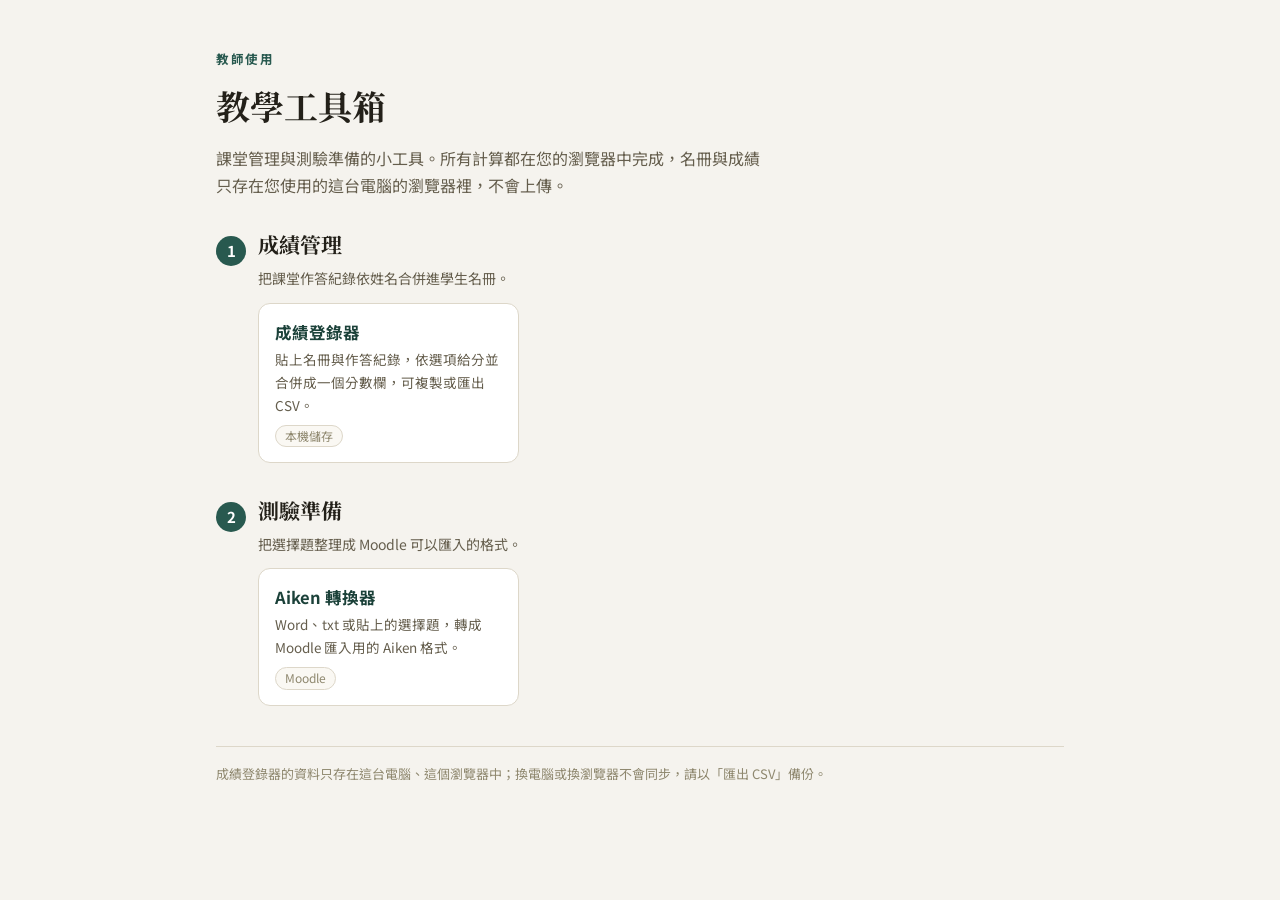
==== index.html @ 7705758d "Add 教學工具箱: 成績登錄器 and Aiken 轉換器 Co-Authored-By: Claude Opus 5.5 <noreply@anthropic.com> Claude-Sessio" ====
<!doctype html>
<html lang="zh-Hant">
<head>
<meta charset="utf-8">
<meta name="viewport" content="width=device-width,initial-scale=1">
<title>教學工具箱</title>
<link rel="preconnect" href="https://fonts.googleapis.com">
<link rel="stylesheet" href="https://fonts.googleapis.com/css2?family=Noto+Serif+TC:wght@600;700&family=Noto+Sans+TC:wght@400;500;700&display=swap">
<style>
  :root{
    --bg:#f5f3ee; --surface:#ffffff; --surface-2:#faf8f3; --border:#ddd7c9;
    --ink:#232019; --ink-soft:#655e4d; --ink-faint:#8f886f;
    --accent:#28594f; --accent-strong:#1b4139; --accent-soft:#e1ece7;
  }
  @media (prefers-color-scheme: dark){
    :root:not([data-theme="light"]){
      --bg:#141612; --surface:#1c1f1a; --surface-2:#20241e; --border:#373d33;
      --ink:#eae7dc; --ink-soft:#b7b3a1; --ink-faint:#847e69;
      --accent:#79bda7; --accent-strong:#9bd2bf; --accent-soft:#213b34;
    }
  }
  *{box-sizing:border-box}
  body{margin:0;background:var(--bg);color:var(--ink);font-family:"Noto Sans TC","PingFang TC","Microsoft JhengHei",sans-serif;line-height:1.7}
  main{max-width:880px;margin:0 auto;padding:48px 16px 64px}
  .eyebrow{margin:0 0 8px;font-size:12.5px;letter-spacing:.12em;color:var(--accent);font-weight:700}
  h1{font-family:"Noto Serif TC",serif;font-size:clamp(26px,4vw,34px);margin:0 0 10px}
  .lede{margin:0 0 28px;color:var(--ink-soft);max-width:62ch}
  .flow{display:flex;flex-wrap:wrap;align-items:center;gap:6px 8px;margin:0 0 32px;padding:12px 16px;background:var(--surface);border:1px solid var(--border);border-radius:12px;font-size:14px}
  .flow span.s{font-weight:700;color:var(--accent-strong)}
  .flow span.a{color:var(--ink-faint)}
  section{margin-bottom:30px}
  .sec-head{display:flex;align-items:baseline;gap:12px;margin-bottom:4px}
  .no{flex:none;display:inline-flex;align-items:center;justify-content:center;width:30px;height:30px;border-radius:50%;background:var(--accent);color:#fff;font-weight:700;font-size:15px;transform:translateY(4px)}
  h2{font-family:"Noto Serif TC",serif;font-size:21px;margin:0}
  .sec-desc{margin:0 0 12px 42px;color:var(--ink-soft);font-size:14px}
  .cards{display:grid;grid-template-columns:repeat(auto-fill,minmax(min(100%,260px),1fr));gap:12px;margin-left:42px}
  @media (max-width:560px){.sec-desc,.cards{margin-left:0}}
  a.tool{display:block;background:var(--surface);border:1px solid var(--border);border-radius:12px;padding:14px 16px;color:inherit;text-decoration:none;transition:border-color .15s,transform .15s}
  a.tool:hover{border-color:var(--accent);transform:translateY(-1px)}
  a.tool strong{display:block;font-size:16.5px;color:var(--accent-strong);margin-bottom:2px}
  a.tool span{display:block;font-size:13.5px;color:var(--ink-soft)}
  a.tool em{display:inline-block;margin-top:8px;font-style:normal;font-size:12px;color:var(--ink-faint);background:var(--surface-2);border:1px solid var(--border);border-radius:999px;padding:0 9px}
  footer{margin-top:40px;padding-top:16px;border-top:1px solid var(--border);color:var(--ink-faint);font-size:13px}
</style>
</head>
<body>
<main>
  <p class="eyebrow">教師使用</p>
  <h1>教學工具箱</h1>
  <p class="lede">課堂管理與測驗準備的小工具。所有計算都在您的瀏覽器中完成，名冊與成績只存在您使用的這台電腦的瀏覽器裡，不會上傳。</p>

  <section>
    <div class="sec-head"><span class="no">1</span><h2>成績管理</h2></div>
    <p class="sec-desc">把課堂作答紀錄依姓名合併進學生名冊。</p>
    <div class="cards">
      <a class="tool" href="./grades/"><strong>成績登錄器</strong><span>貼上名冊與作答紀錄，依選項給分並合併成一個分數欄，可複製或匯出 CSV。</span><em>本機儲存</em></a>
    </div>
  </section>

  <section>
    <div class="sec-head"><span class="no">2</span><h2>測驗準備</h2></div>
    <p class="sec-desc">把選擇題整理成 Moodle 可以匯入的格式。</p>
    <div class="cards">
      <a class="tool" href="./aiken/"><strong>Aiken 轉換器</strong><span>Word、txt 或貼上的選擇題，轉成 Moodle 匯入用的 Aiken 格式。</span><em>Moodle</em></a>
    </div>
  </section>

  <footer>成績登錄器的資料只存在這台電腦、這個瀏覽器中；換電腦或換瀏覽器不會同步，請以「匯出 CSV」備份。</footer>
</main>
</body>
</html>
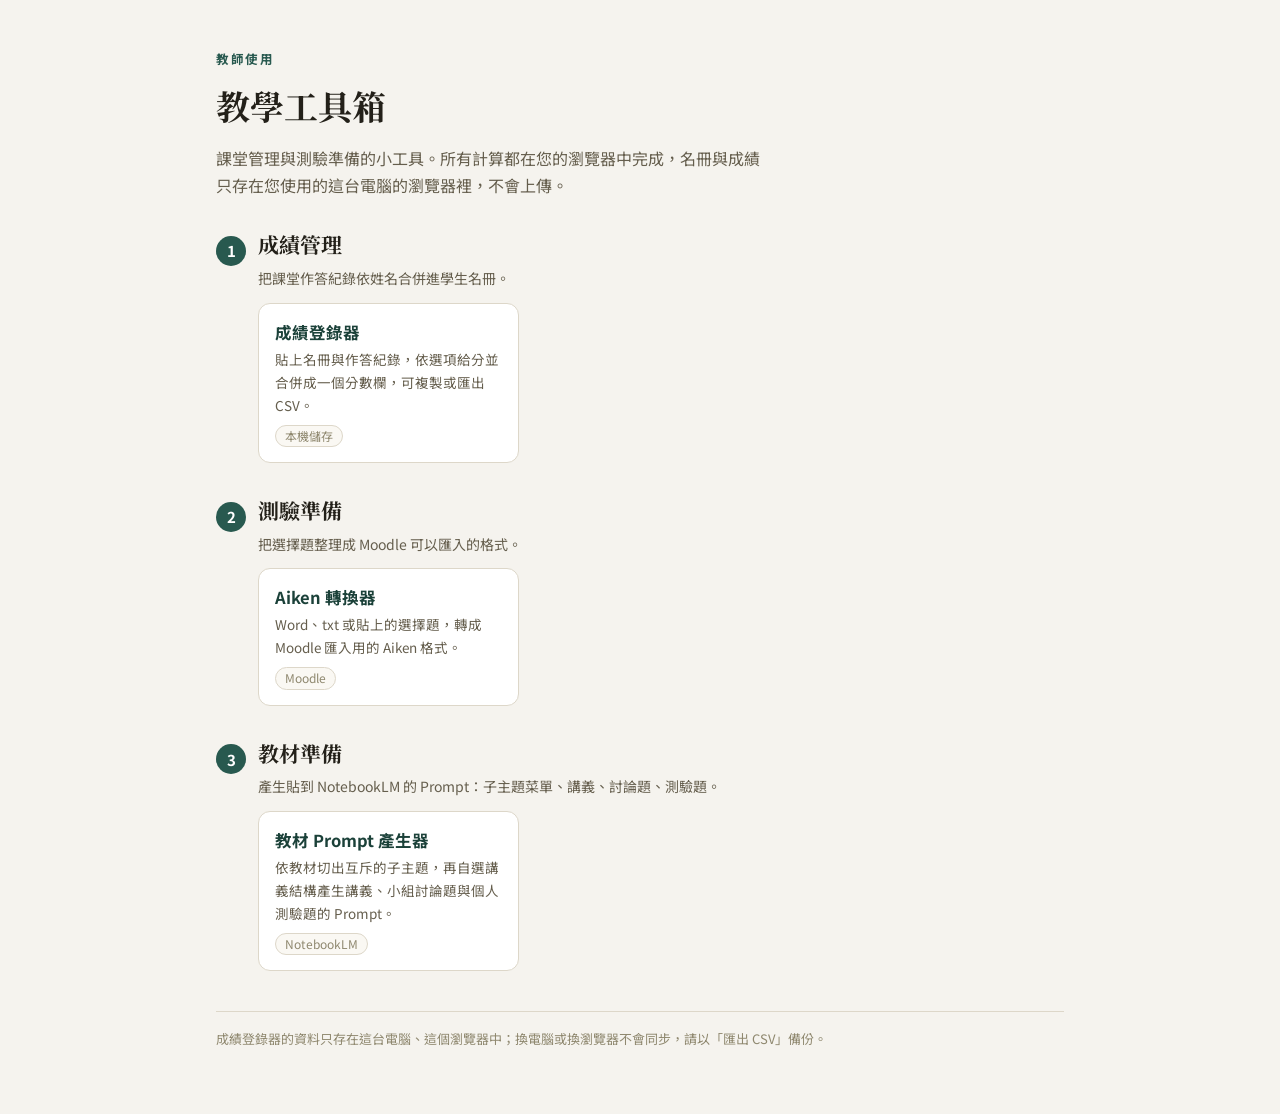
==== commit 38aeeee4: "Add teaching material prompt generator (split into modules, configurable handout structure) Co-Autho" ====
--- a/index.html
+++ b/index.html
@@ -1,7 +1,7 @@
 <!doctype html>
 <html lang="zh-Hant">
 <head>
-<meta charset="utf-8">
+<meta charset="utf-8"><meta name="robots" content="noindex, nofollow">
 <meta name="viewport" content="width=device-width,initial-scale=1">
 <title>教學工具箱</title>
 <link rel="preconnect" href="https://fonts.googleapis.com">
@@ -65,6 +65,14 @@
     </div>
   </section>
 
+  <section>
+    <div class="sec-head"><span class="no">3</span><h2>教材準備</h2></div>
+    <p class="sec-desc">產生貼到 NotebookLM 的 Prompt：子主題菜單、講義、討論題、測驗題。</p>
+    <div class="cards">
+      <a class="tool" href="./prompt-generator/"><strong>教材 Prompt 產生器</strong><span>依教材切出互斥的子主題，再自選講義結構產生講義、小組討論題與個人測驗題的 Prompt。</span><em>NotebookLM</em></a>
+    </div>
+  </section>
+
   <footer>成績登錄器的資料只存在這台電腦、這個瀏覽器中；換電腦或換瀏覽器不會同步，請以「匯出 CSV」備份。</footer>
 </main>
 </body>
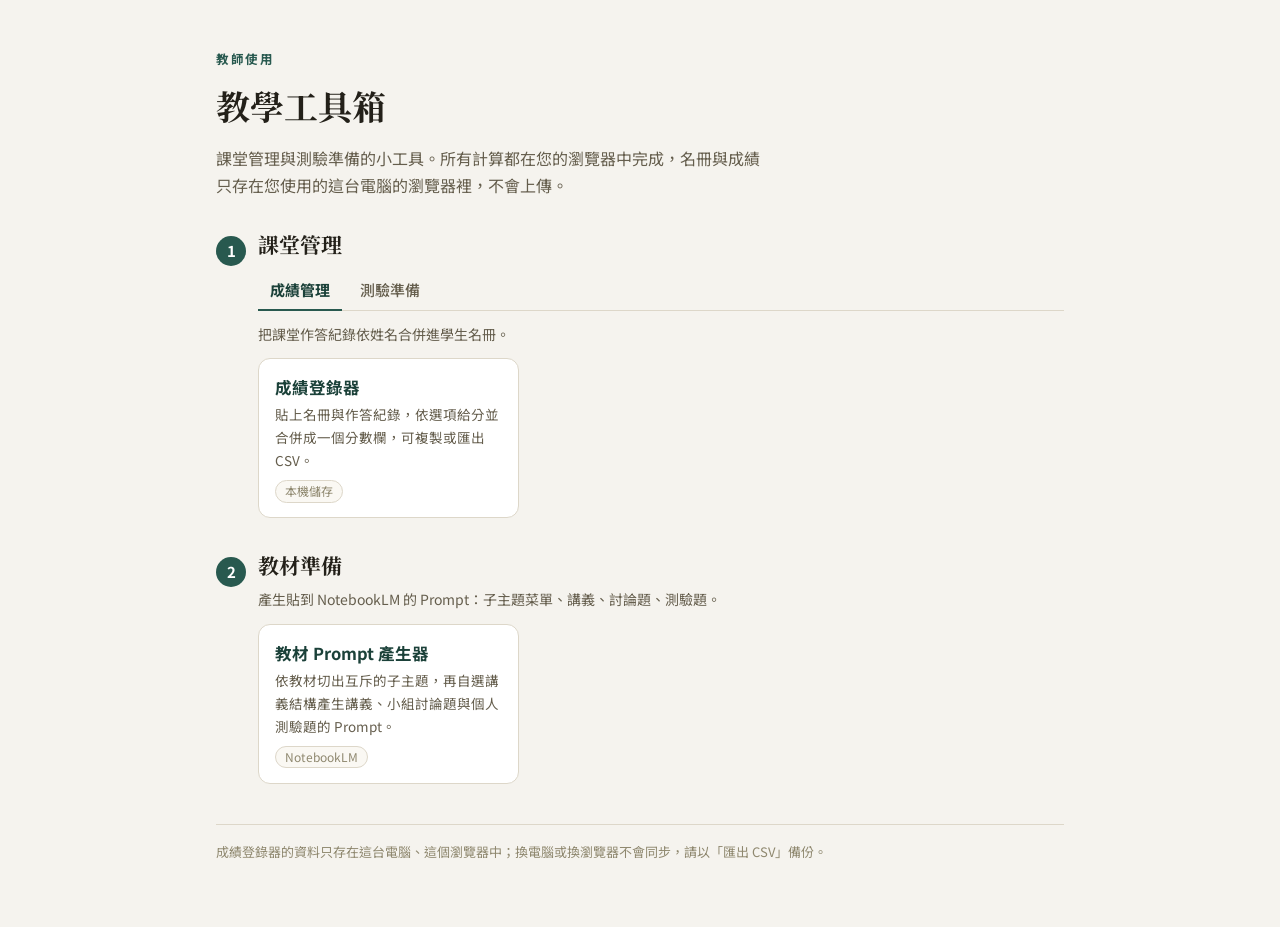
==== commit ccf2e03f: "Homepage: merge grades and quiz prep into tabbed 課堂管理 section Co-Authored-By: Claude Opus 5.5 <norep" ====
--- a/index.html
+++ b/index.html
@@ -40,6 +40,12 @@
   a.tool strong{display:block;font-size:16.5px;color:var(--accent-strong);margin-bottom:2px}
   a.tool span{display:block;font-size:13.5px;color:var(--ink-soft)}
   a.tool em{display:inline-block;margin-top:8px;font-style:normal;font-size:12px;color:var(--ink-faint);background:var(--surface-2);border:1px solid var(--border);border-radius:999px;padding:0 9px}
+  .tabs{display:flex;gap:6px;margin:8px 0 12px 42px;border-bottom:1px solid var(--border)}
+  .tab{border:0;background:none;font:inherit;font-size:15px;font-weight:500;color:var(--ink-soft);padding:6px 12px;margin-bottom:-1px;border-bottom:2px solid transparent;cursor:pointer}
+  .tab.on{color:var(--accent-strong);border-bottom-color:var(--accent);font-weight:700}
+  .tabpane{display:none}
+  .tabpane.on{display:block}
+  @media (max-width:560px){.tabs{margin-left:0}}
   footer{margin-top:40px;padding-top:16px;border-top:1px solid var(--border);color:var(--ink-faint);font-size:13px}
 </style>
 </head>
@@ -50,23 +56,27 @@
   <p class="lede">課堂管理與測驗準備的小工具。所有計算都在您的瀏覽器中完成，名冊與成績只存在您使用的這台電腦的瀏覽器裡，不會上傳。</p>
 
   <section>
-    <div class="sec-head"><span class="no">1</span><h2>成績管理</h2></div>
-    <p class="sec-desc">把課堂作答紀錄依姓名合併進學生名冊。</p>
-    <div class="cards">
-      <a class="tool" href="./grades/"><strong>成績登錄器</strong><span>貼上名冊與作答紀錄，依選項給分並合併成一個分數欄，可複製或匯出 CSV。</span><em>本機儲存</em></a>
+    <div class="sec-head"><span class="no">1</span><h2>課堂管理</h2></div>
+    <div class="tabs" role="tablist">
+      <button role="tab" class="tab on" data-t="grades" aria-selected="true">成績管理</button>
+      <button role="tab" class="tab" data-t="quiz" aria-selected="false">測驗準備</button>
+    </div>
+    <div class="tabpane on" data-t="grades">
+      <p class="sec-desc">把課堂作答紀錄依姓名合併進學生名冊。</p>
+      <div class="cards">
+        <a class="tool" href="./grades/"><strong>成績登錄器</strong><span>貼上名冊與作答紀錄，依選項給分並合併成一個分數欄，可複製或匯出 CSV。</span><em>本機儲存</em></a>
+      </div>
+    </div>
+    <div class="tabpane" data-t="quiz">
+      <p class="sec-desc">把選擇題整理成 Moodle 可以匯入的格式。</p>
+      <div class="cards">
+        <a class="tool" href="./aiken/"><strong>Aiken 轉換器</strong><span>Word、txt 或貼上的選擇題，轉成 Moodle 匯入用的 Aiken 格式。</span><em>Moodle</em></a>
+      </div>
     </div>
   </section>
 
   <section>
-    <div class="sec-head"><span class="no">2</span><h2>測驗準備</h2></div>
-    <p class="sec-desc">把選擇題整理成 Moodle 可以匯入的格式。</p>
-    <div class="cards">
-      <a class="tool" href="./aiken/"><strong>Aiken 轉換器</strong><span>Word、txt 或貼上的選擇題，轉成 Moodle 匯入用的 Aiken 格式。</span><em>Moodle</em></a>
-    </div>
-  </section>
-
-  <section>
-    <div class="sec-head"><span class="no">3</span><h2>教材準備</h2></div>
+    <div class="sec-head"><span class="no">2</span><h2>教材準備</h2></div>
     <p class="sec-desc">產生貼到 NotebookLM 的 Prompt：子主題菜單、講義、討論題、測驗題。</p>
     <div class="cards">
       <a class="tool" href="./prompt-generator/"><strong>教材 Prompt 產生器</strong><span>依教材切出互斥的子主題，再自選講義結構產生講義、小組討論題與個人測驗題的 Prompt。</span><em>NotebookLM</em></a>
@@ -75,5 +85,15 @@
 
   <footer>成績登錄器的資料只存在這台電腦、這個瀏覽器中；換電腦或換瀏覽器不會同步，請以「匯出 CSV」備份。</footer>
 </main>
+<script>
+  const tabs=document.querySelectorAll('.tab'), panes=document.querySelectorAll('.tabpane');
+  function show(t){
+    tabs.forEach(b=>{const on=b.dataset.t===t;b.classList.toggle('on',on);b.setAttribute('aria-selected',on)});
+    panes.forEach(p=>p.classList.toggle('on',p.dataset.t===t));
+    try{localStorage.setItem('toolbox-tab',t)}catch{}
+  }
+  tabs.forEach(b=>b.addEventListener('click',()=>show(b.dataset.t)));
+  try{const t=localStorage.getItem('toolbox-tab');if(t&&document.querySelector('.tab[data-t="'+t+'"]'))show(t)}catch{}
+</script>
 </body>
 </html>
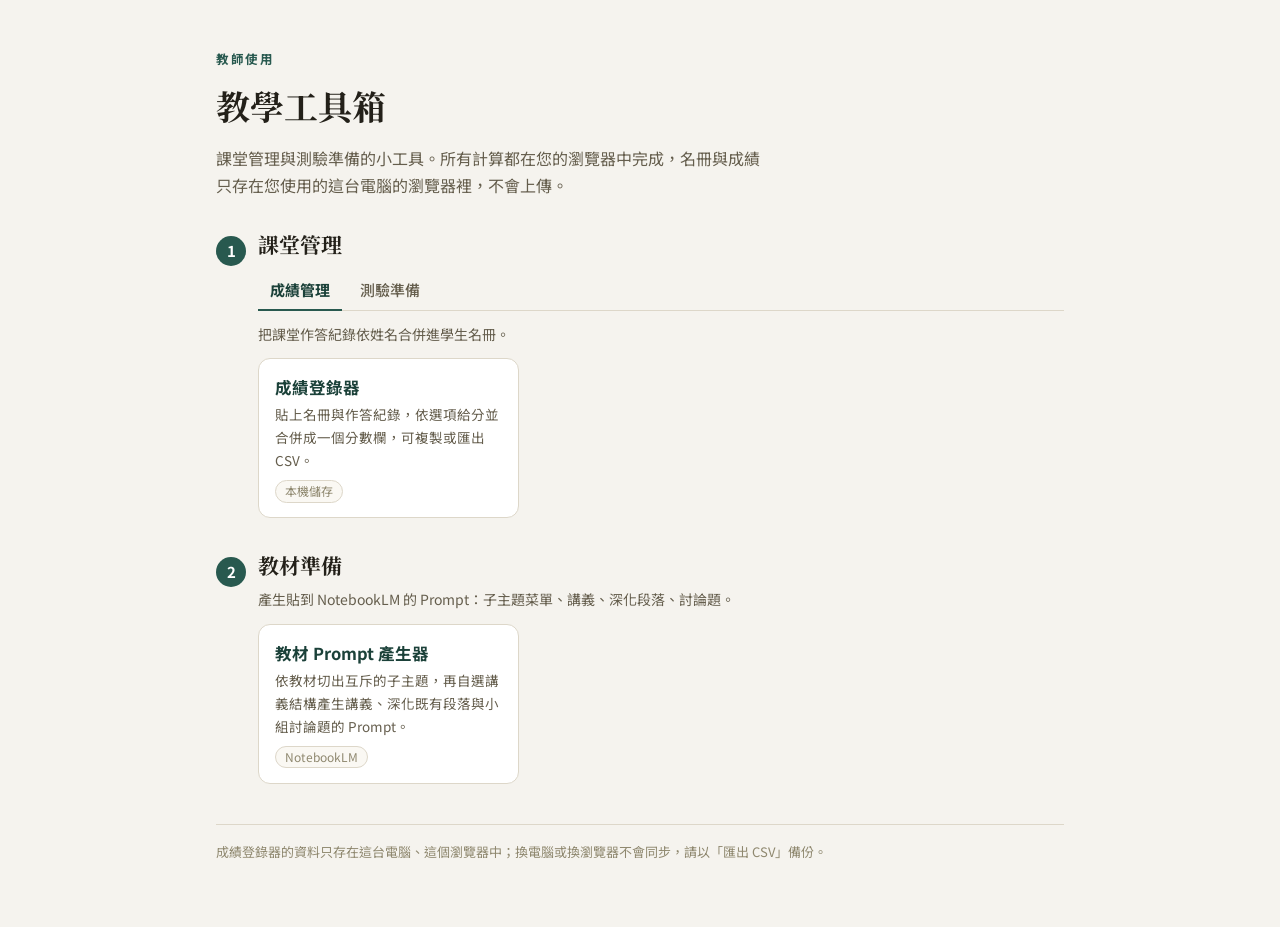
==== commit 74a4426f: "Prompt generator: add [2] deepen existing section, move discussion to [3], remove quiz tab Co-Author" ====
--- a/index.html
+++ b/index.html
@@ -77,9 +77,9 @@
 
   <section>
     <div class="sec-head"><span class="no">2</span><h2>教材準備</h2></div>
-    <p class="sec-desc">產生貼到 NotebookLM 的 Prompt：子主題菜單、講義、討論題、測驗題。</p>
+    <p class="sec-desc">產生貼到 NotebookLM 的 Prompt：子主題菜單、講義、深化段落、討論題。</p>
     <div class="cards">
-      <a class="tool" href="./prompt-generator/"><strong>教材 Prompt 產生器</strong><span>依教材切出互斥的子主題，再自選講義結構產生講義、小組討論題與個人測驗題的 Prompt。</span><em>NotebookLM</em></a>
+      <a class="tool" href="./prompt-generator/"><strong>教材 Prompt 產生器</strong><span>依教材切出互斥的子主題，再自選講義結構產生講義、深化既有段落與小組討論題的 Prompt。</span><em>NotebookLM</em></a>
     </div>
   </section>
 
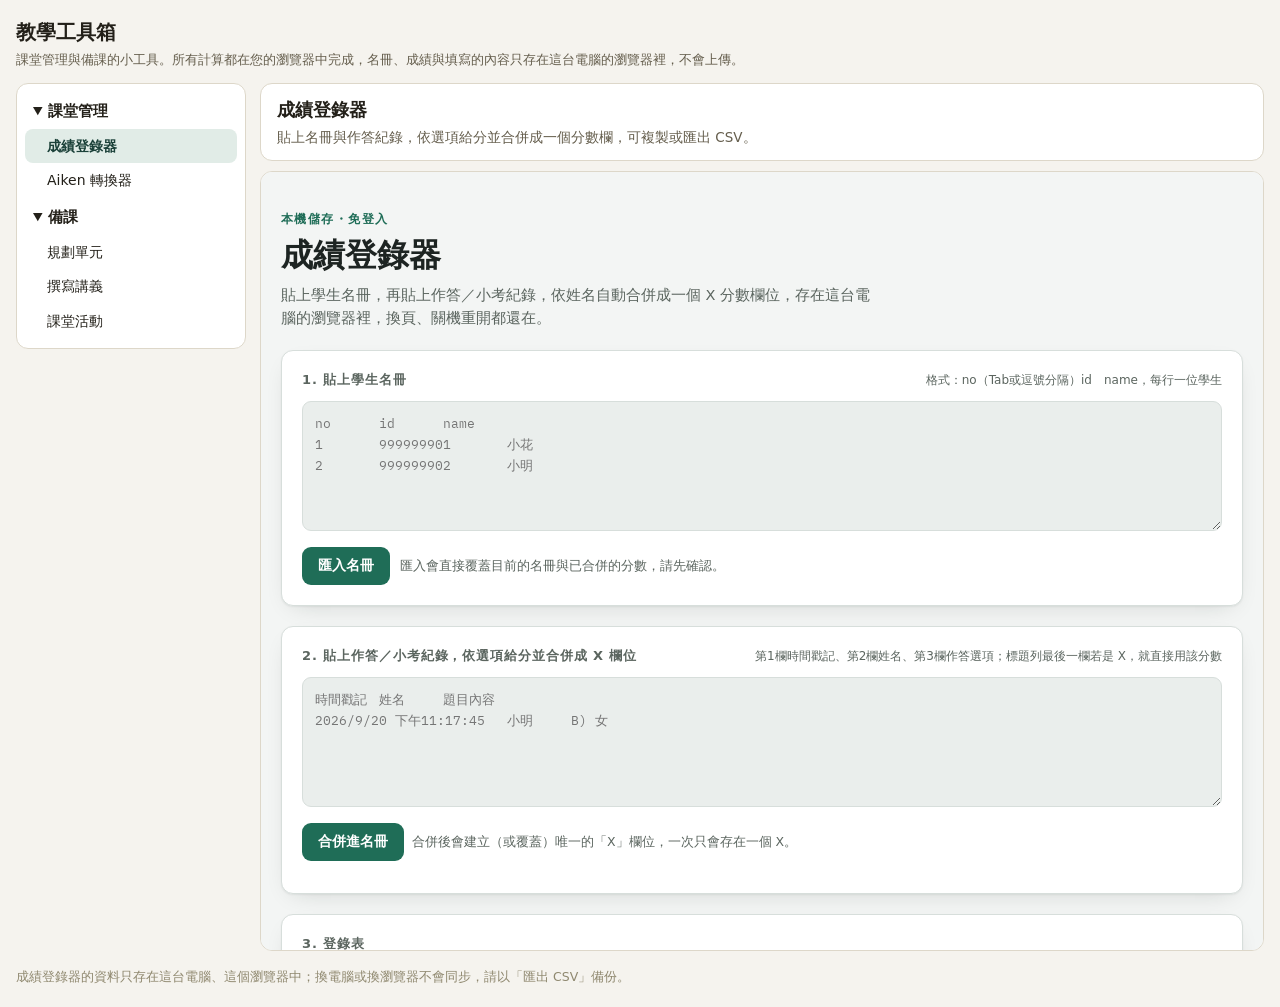
==== commit 400ad926: "Toolbox: side navigation with embedded tools and prep steps; remove 白話解釋 module Co-Authored-By: Clau" ====
--- a/index.html
+++ b/index.html
@@ -4,96 +4,133 @@
 <meta charset="utf-8"><meta name="robots" content="noindex, nofollow">
 <meta name="viewport" content="width=device-width,initial-scale=1">
 <title>教學工具箱</title>
-<link rel="preconnect" href="https://fonts.googleapis.com">
-<link rel="stylesheet" href="https://fonts.googleapis.com/css2?family=Noto+Serif+TC:wght@600;700&family=Noto+Sans+TC:wght@400;500;700&display=swap">
 <style>
   :root{
-    --bg:#f5f3ee; --surface:#ffffff; --surface-2:#faf8f3; --border:#ddd7c9;
+    --bg:#f5f3ee; --surface:#ffffff; --border:#ddd7c9;
     --ink:#232019; --ink-soft:#655e4d; --ink-faint:#8f886f;
     --accent:#28594f; --accent-strong:#1b4139; --accent-soft:#e1ece7;
+    --mono: ui-monospace, "Cascadia Mono", Consolas, monospace;
   }
   @media (prefers-color-scheme: dark){
     :root:not([data-theme="light"]){
-      --bg:#141612; --surface:#1c1f1a; --surface-2:#20241e; --border:#373d33;
+      --bg:#141612; --surface:#1c1f1a; --border:#373d33;
       --ink:#eae7dc; --ink-soft:#b7b3a1; --ink-faint:#847e69;
       --accent:#79bda7; --accent-strong:#9bd2bf; --accent-soft:#213b34;
     }
   }
+  :root[data-theme="dark"]{
+    --bg:#141612; --surface:#1c1f1a; --border:#373d33;
+    --ink:#eae7dc; --ink-soft:#b7b3a1; --ink-faint:#847e69;
+    --accent:#79bda7; --accent-strong:#9bd2bf; --accent-soft:#213b34;
+  }
   *{box-sizing:border-box}
-  body{margin:0;background:var(--bg);color:var(--ink);font-family:"Noto Sans TC","PingFang TC","Microsoft JhengHei",sans-serif;line-height:1.7}
-  main{max-width:880px;margin:0 auto;padding:48px 16px 64px}
-  .eyebrow{margin:0 0 8px;font-size:12.5px;letter-spacing:.12em;color:var(--accent);font-weight:700}
-  h1{font-family:"Noto Serif TC",serif;font-size:clamp(26px,4vw,34px);margin:0 0 10px}
-  .lede{margin:0 0 28px;color:var(--ink-soft);max-width:62ch}
-  .flow{display:flex;flex-wrap:wrap;align-items:center;gap:6px 8px;margin:0 0 32px;padding:12px 16px;background:var(--surface);border:1px solid var(--border);border-radius:12px;font-size:14px}
-  .flow span.s{font-weight:700;color:var(--accent-strong)}
-  .flow span.a{color:var(--ink-faint)}
-  section{margin-bottom:30px}
-  .sec-head{display:flex;align-items:baseline;gap:12px;margin-bottom:4px}
-  .no{flex:none;display:inline-flex;align-items:center;justify-content:center;width:30px;height:30px;border-radius:50%;background:var(--accent);color:#fff;font-weight:700;font-size:15px;transform:translateY(4px)}
-  h2{font-family:"Noto Serif TC",serif;font-size:21px;margin:0}
-  .sec-desc{margin:0 0 12px 42px;color:var(--ink-soft);font-size:14px}
-  .cards{display:grid;grid-template-columns:repeat(auto-fill,minmax(min(100%,260px),1fr));gap:12px;margin-left:42px}
-  @media (max-width:560px){.sec-desc,.cards{margin-left:0}}
-  a.tool{display:block;background:var(--surface);border:1px solid var(--border);border-radius:12px;padding:14px 16px;color:inherit;text-decoration:none;transition:border-color .15s,transform .15s}
-  a.tool:hover{border-color:var(--accent);transform:translateY(-1px)}
-  a.tool strong{display:block;font-size:16.5px;color:var(--accent-strong);margin-bottom:2px}
-  a.tool span{display:block;font-size:13.5px;color:var(--ink-soft)}
-  a.tool em{display:inline-block;margin-top:8px;font-style:normal;font-size:12px;color:var(--ink-faint);background:var(--surface-2);border:1px solid var(--border);border-radius:999px;padding:0 9px}
-  .tabs{display:flex;gap:6px;margin:8px 0 12px 42px;border-bottom:1px solid var(--border)}
-  .tab{border:0;background:none;font:inherit;font-size:15px;font-weight:500;color:var(--ink-soft);padding:6px 12px;margin-bottom:-1px;border-bottom:2px solid transparent;cursor:pointer}
-  .tab.on{color:var(--accent-strong);border-bottom-color:var(--accent);font-weight:700}
-  .tabpane{display:none}
-  .tabpane.on{display:block}
-  @media (max-width:560px){.tabs{margin-left:0}}
-  footer{margin-top:40px;padding-top:16px;border-top:1px solid var(--border);color:var(--ink-faint);font-size:13px}
+  body{margin:0;background:var(--bg);color:var(--ink);font:15px/1.6 "Noto Sans TC","PingFang TC","Microsoft JhengHei",system-ui,sans-serif}
+  header.top{max-width:1600px;margin:0 auto;padding:16px 16px 8px}
+  header.top h1{margin:0;font-size:20px}
+  header.top p{margin:2px 0 0;color:var(--ink-soft);font-size:13px}
+  .layout{max-width:1600px;margin:0 auto;padding:4px 16px 16px;display:grid;grid-template-columns:230px minmax(0,1fr);gap:14px;align-items:start}
+  #toc{position:sticky;top:12px;background:var(--surface);border:1px solid var(--border);border-radius:12px;padding:8px}
+  #toc details{margin:2px 0}
+  #toc summary{cursor:pointer;font-weight:700;font-size:14.5px;padding:6px 8px;border-radius:8px}
+  #toc summary:hover{background:var(--bg)}
+  #toc button{display:block;width:100%;text-align:left;border:0;background:none;color:var(--ink);font:inherit;font-size:14px;padding:6px 8px 6px 22px;border-radius:8px;cursor:pointer}
+  #toc button:hover{background:var(--bg)}
+  #toc button.on{background:var(--accent-soft);color:var(--accent-strong);font-weight:600}
+  .work{display:flex;flex-direction:column;gap:10px;min-width:0}
+  #sechead{background:var(--surface);border:1px solid var(--border);border-radius:12px;padding:12px 16px}
+  #sechead h2{margin:0;font-size:18px}
+  #sechead p{margin:2px 0 0;color:var(--ink-soft);font-size:13.5px}
+  ol.steps{list-style:none;margin:10px 0 0;padding:0;display:flex;flex-wrap:wrap;gap:6px;align-items:center}
+  ol.steps li{display:flex;align-items:center;gap:6px}
+  ol.steps li+li::before{content:"→";color:var(--ink-faint)}
+  ol.steps button{border:1px solid var(--border);background:var(--surface);color:var(--ink);padding:6px 12px;border-radius:8px;cursor:pointer;font:inherit;font-size:14px}
+  ol.steps button b{font-family:var(--mono);margin-right:6px}
+  ol.steps button.on{background:var(--accent);border-color:var(--accent);color:#fff}
+  p.stepnote{margin:10px 0 0;padding:8px 12px;border-left:3px solid var(--accent);background:var(--bg);border-radius:0 8px 8px 0;font-size:14px;color:var(--ink)}
+  iframe#view{width:100%;height:calc(100vh - 120px);min-height:520px;border:1px solid var(--border);border-radius:12px;background:var(--surface)}
+  footer{max-width:1600px;margin:0 auto;padding:0 16px 20px;color:var(--ink-faint);font-size:12.5px}
+  @media (max-width:860px){
+    .layout{grid-template-columns:minmax(0,1fr)}
+    #toc{position:static}
+    iframe#view{height:80vh}
+  }
 </style>
 </head>
 <body>
-<main>
-  <p class="eyebrow">教師使用</p>
+<header class="top">
   <h1>教學工具箱</h1>
-  <p class="lede">課堂管理與測驗準備的小工具。所有計算都在您的瀏覽器中完成，名冊與成績只存在您使用的這台電腦的瀏覽器裡，不會上傳。</p>
+  <p>課堂管理與備課的小工具。所有計算都在您的瀏覽器中完成，名冊、成績與填寫的內容只存在這台電腦的瀏覽器裡，不會上傳。</p>
+</header>
 
-  <section>
-    <div class="sec-head"><span class="no">1</span><h2>課堂管理</h2></div>
-    <div class="tabs" role="tablist">
-      <button role="tab" class="tab on" data-t="grades" aria-selected="true">成績管理</button>
-      <button role="tab" class="tab" data-t="quiz" aria-selected="false">測驗準備</button>
-    </div>
-    <div class="tabpane on" data-t="grades">
-      <p class="sec-desc">把課堂作答紀錄依姓名合併進學生名冊。</p>
-      <div class="cards">
-        <a class="tool" href="./grades/"><strong>成績登錄器</strong><span>貼上名冊與作答紀錄，依選項給分並合併成一個分數欄，可複製或匯出 CSV。</span><em>本機儲存</em></a>
-      </div>
-    </div>
-    <div class="tabpane" data-t="quiz">
-      <p class="sec-desc">把選擇題整理成 Moodle 可以匯入的格式。</p>
-      <div class="cards">
-        <a class="tool" href="./aiken/"><strong>Aiken 轉換器</strong><span>Word、txt 或貼上的選擇題，轉成 Moodle 匯入用的 Aiken 格式。</span><em>Moodle</em></a>
-      </div>
-    </div>
-  </section>
+<div class="layout">
+  <aside id="toc" aria-label="工具目錄"></aside>
+  <div class="work">
+    <section id="sechead"></section>
+    <iframe id="view" title="工具"></iframe>
+  </div>
+</div>
+<footer>成績登錄器的資料只存在這台電腦、這個瀏覽器中；換電腦或換瀏覽器不會同步，請以「匯出 CSV」備份。</footer>
 
-  <section>
-    <div class="sec-head"><span class="no">2</span><h2>教材準備</h2></div>
-    <p class="sec-desc">產生貼到 NotebookLM 的 Prompt：子主題菜單、講義、深化段落、討論題。</p>
-    <div class="cards">
-      <a class="tool" href="./prompt-generator/"><strong>教材 Prompt 產生器</strong><span>依教材切出互斥的子主題，再自選講義結構產生講義、深化既有段落與小組討論題的 Prompt。</span><em>NotebookLM</em></a>
-    </div>
-  </section>
+<script>
+// 側邊目錄：分組 → 項目 → 步驟；每個步驟在右側開啟一個工具頁面
+const NAV = [
+  { ch: "課堂管理", items: [
+    { id: "grades", title: "成績登錄器", desc: "貼上名冊與作答紀錄，依選項給分並合併成一個分數欄，可複製或匯出 CSV。",
+      steps: [{ label: "成績登錄器", src: "grades/" }] },
+    { id: "aiken", title: "Aiken 轉換器", desc: "把 Word、txt 或貼上的選擇題，轉成 Moodle 匯入用的 Aiken 格式。",
+      steps: [{ label: "Aiken 轉換器", src: "aiken/" }] }
+  ] },
+  { ch: "備課", items: [
+    { id: "plan", title: "規劃單元", desc: "把教材切成彼此不重疊的子主題，決定這個單元要寫幾份講義。",
+      steps: [{ label: "教學主題菜單", src: "prompt-generator/?embed=1&m=0",
+        note: "先把教材上傳到同一個 NotebookLM 筆記本並開新對話；AI 會列出可教的子主題與「講義邊界速查」。" }] },
+    { id: "handout", title: "撰寫講義", desc: "依子主題逐份撰寫講義；寫好後若某一段想更深入，再加以深化。",
+      steps: [
+        { label: "講義生成", src: "prompt-generator/?embed=1&m=1",
+          note: "接在「規劃單元」同一個 NotebookLM 對話；貼上講義邊界速查，選一個子主題並調整講義結構。" },
+        { label: "深化既有段落", src: "prompt-generator/?embed=1&m=2",
+          note: "講義寫好後使用：從講義複製想展開的 ### 區塊，選擇深化方向，產出可直接替換的段落。" }] },
+    { id: "activity", title: "課堂活動", desc: "依講義內容設計課堂上的小組討論。",
+      steps: [{ label: "小組討論題", src: "prompt-generator/?embed=1&m=3",
+        note: "接在寫出講義的同一個 NotebookLM 對話，不需要重貼講義。" }] }
+  ] }
+];
+const ITEMS = NAV.flatMap(g => g.items);
+const $ = id => document.getElementById(id);
+const esc = s => String(s).replace(/[&<>"]/g, c => ({ "&": "&amp;", "<": "&lt;", ">": "&gt;", '"': "&quot;" }[c]));
 
-  <footer>成績登錄器的資料只存在這台電腦、這個瀏覽器中；換電腦或換瀏覽器不會同步，請以「匯出 CSV」備份。</footer>
-</main>
-<script>
-  const tabs=document.querySelectorAll('.tab'), panes=document.querySelectorAll('.tabpane');
-  function show(t){
-    tabs.forEach(b=>{const on=b.dataset.t===t;b.classList.toggle('on',on);b.setAttribute('aria-selected',on)});
-    panes.forEach(p=>p.classList.toggle('on',p.dataset.t===t));
-    try{localStorage.setItem('toolbox-tab',t)}catch{}
-  }
-  tabs.forEach(b=>b.addEventListener('click',()=>show(b.dataset.t)));
-  try{const t=localStorage.getItem('toolbox-tab');if(t&&document.querySelector('.tab[data-t="'+t+'"]'))show(t)}catch{}
+let state = { item: "grades", step: {} };
+try { Object.assign(state, JSON.parse(localStorage.getItem("toolbox-nav") || "{}")); } catch {}
+if (!ITEMS.some(i => i.id === state.item)) state.item = "grades";
+const save = () => { try { localStorage.setItem("toolbox-nav", JSON.stringify(state)); } catch {} };
+
+const item = () => ITEMS.find(i => i.id === state.item);
+const stepIdx = () => Math.min(state.step[state.item] || 0, item().steps.length - 1);
+
+function render() {
+  $("toc").innerHTML = NAV.map(g => `<details open><summary>${esc(g.ch)}</summary>` +
+    g.items.map(i => `<button data-item="${i.id}" class="${i.id === state.item ? "on" : ""}">${esc(i.title)}</button>`).join("") +
+    `</details>`).join("");
+  const it = item(), k = stepIdx(), st = it.steps[k];
+  $("sechead").innerHTML = `<h2>${esc(it.title)}</h2><p>${esc(it.desc)}</p>` +
+    (it.steps.length > 1 ? `<ol class="steps">${it.steps.map((s, j) =>
+      `<li><button data-step="${j}" class="${j === k ? "on" : ""}"><b>${j + 1}</b>${esc(s.label)}</button></li>`).join("")}</ol>` : "") +
+    (st.note ? `<p class="stepnote">${esc(st.note)}</p>` : "");
+  if ($("view").getAttribute("src") !== st.src) $("view").setAttribute("src", st.src);
+  $("view").title = st.label;
+  save();
+}
+
+$("toc").addEventListener("click", e => {
+  const b = e.target.closest("button[data-item]"); if (!b) return;
+  state.item = b.dataset.item; render();
+  if (window.innerWidth < 860) $("sechead").scrollIntoView({ behavior: "smooth" });
+});
+$("sechead").addEventListener("click", e => {
+  const b = e.target.closest("button[data-step]"); if (!b) return;
+  state.step[state.item] = +b.dataset.step; render();
+});
+render();
 </script>
 </body>
 </html>
